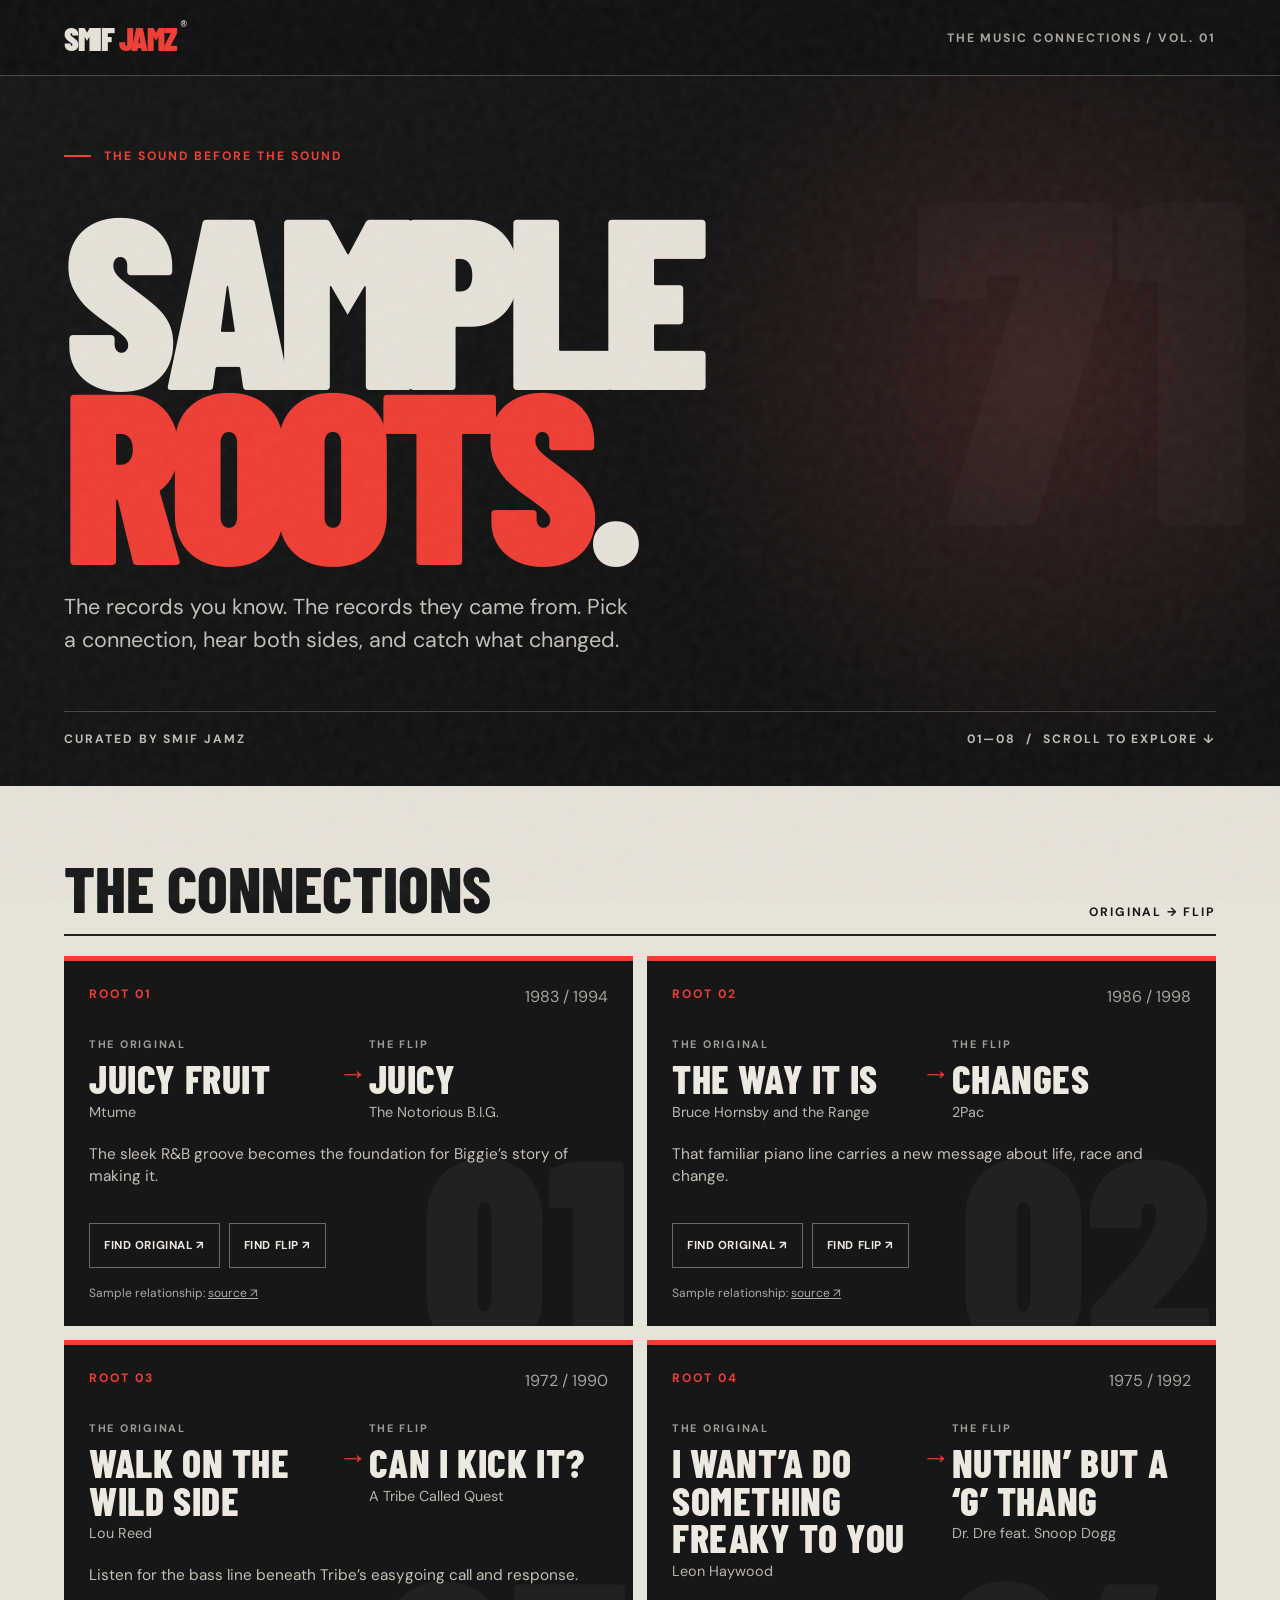
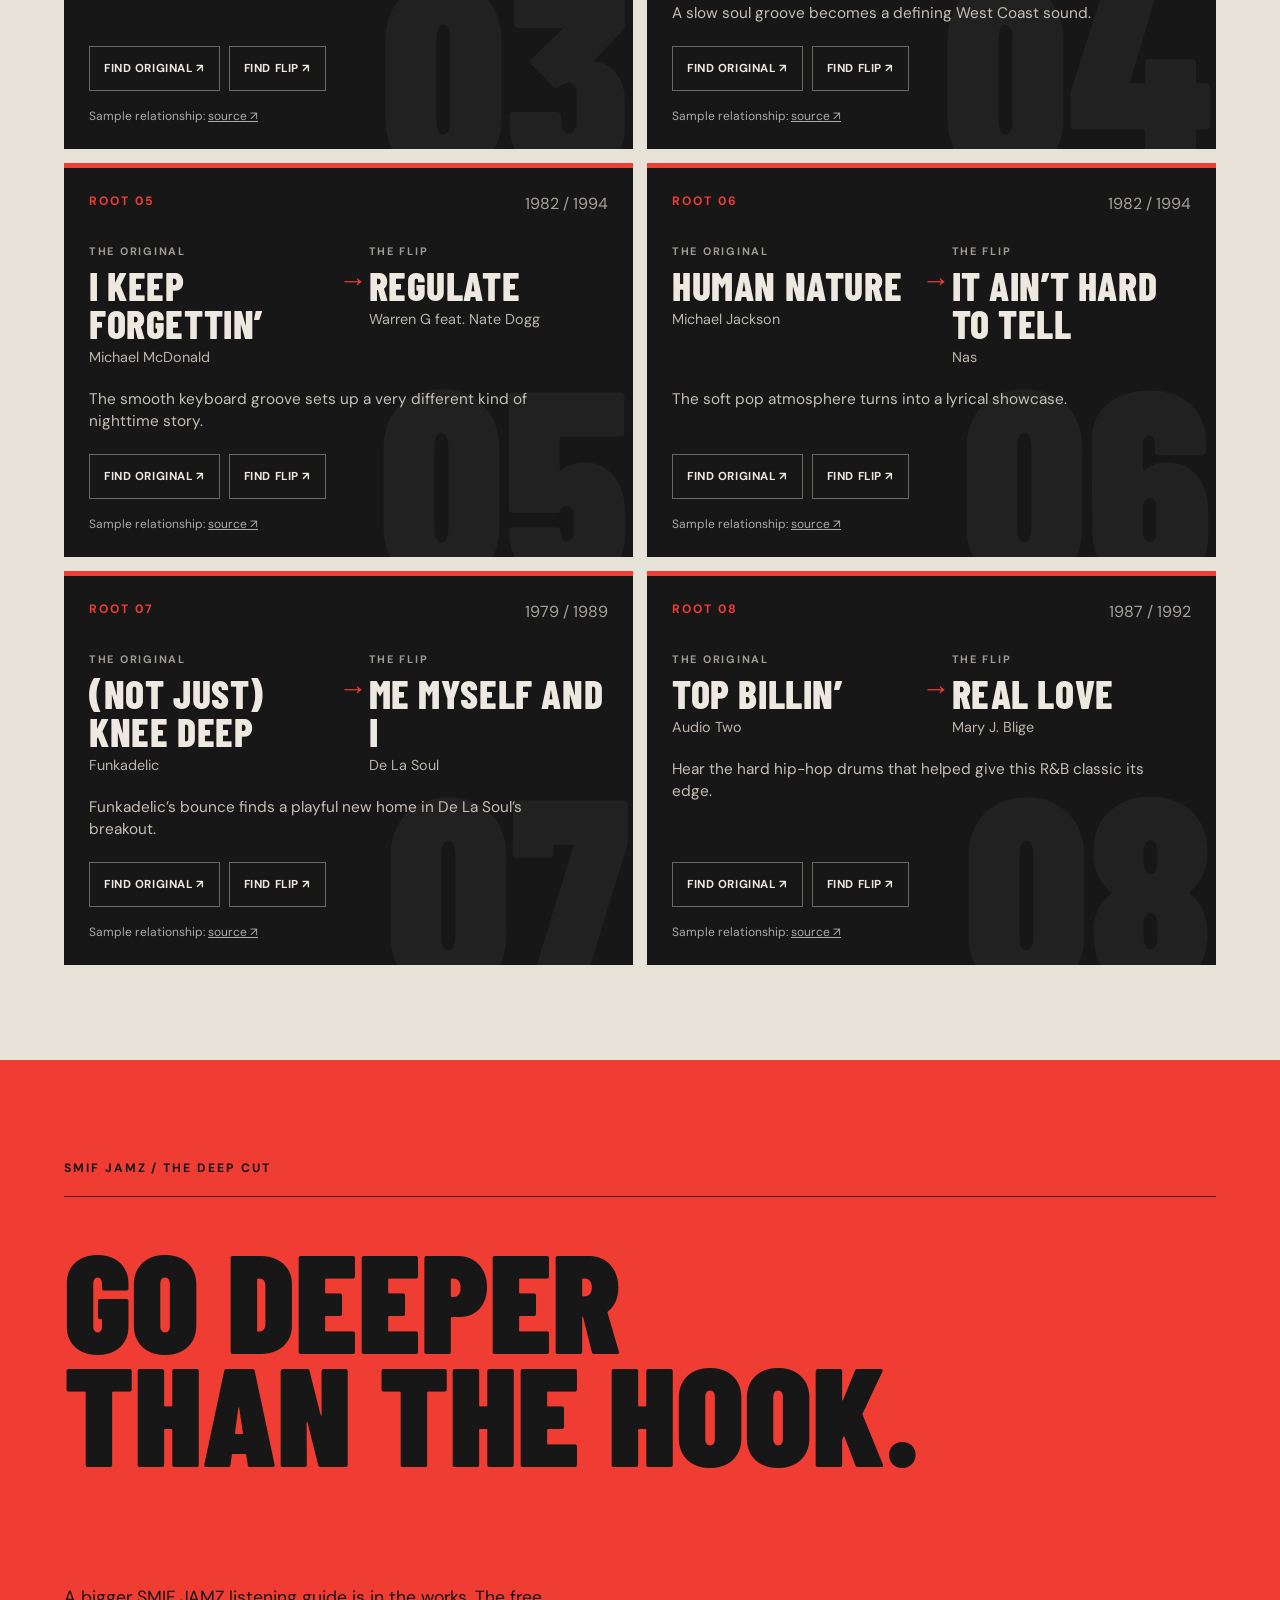
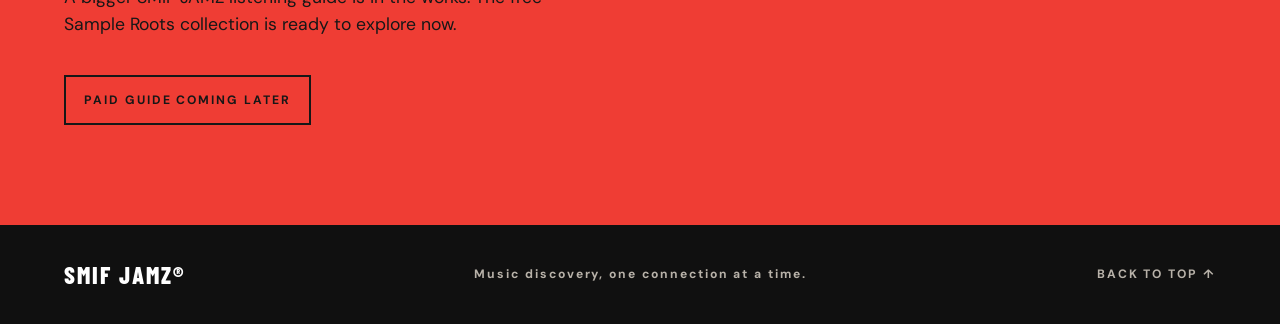
==== index.html @ 45e56989 "Add SMIF JAMZ Sample Roots site" ====
<!doctype html>
<html lang="en"><head><meta charset="utf-8"><meta name="viewport" content="width=device-width,initial-scale=1"><meta name="theme-color" content="#111111"><meta name="description" content="Sample Roots by SMIF JAMZ: follow the original songs into the hip-hop and R&B records they inspired."><title>Sample Roots — SMIF JAMZ</title><link rel="stylesheet" href="style.css"></head>
<body><header class="top"><a class="brand" href="#top" aria-label="SMIF JAMZ home">SMIF<span> JAMZ</span><i>®</i></a><span class="issue">THE MUSIC CONNECTIONS / VOL. 01</span></header><main id="top"><section class="intro"><div class="eyebrow"><span class="red-line"></span> THE SOUND BEFORE THE SOUND</div><h1>SAMPLE<br><em>ROOTS<span>.</span></em></h1><p>The records you know. The records they came from. Pick a connection, hear both sides, and catch what changed.</p><div class="intro-bottom"><span>CURATED BY SMIF JAMZ</span><span>01—08&nbsp; / &nbsp;SCROLL TO EXPLORE ↓</span></div></section><section class="collection" aria-labelledby="collection-title"><div class="section-heading"><h2 id="collection-title">THE CONNECTIONS</h2><span>ORIGINAL → FLIP</span></div><div id="cards" class="cards"></div></section><section class="guide" id="guide"><div class="guide-mark">SMIF JAMZ / THE DEEP CUT</div><h2>Go deeper<br>than the hook.</h2><p>A bigger SMIF JAMZ listening guide is in the works. The free Sample Roots collection is ready to explore now.</p><span class="guide-status">PAID GUIDE COMING LATER</span></section></main><footer><b>SMIF JAMZ®</b><span>Music discovery, one connection at a time.</span><a href="#top">BACK TO TOP ↑</a></footer><script src="script.js"></script></body></html>
---- style.css ----
@import url('https://fonts.googleapis.com/css2?family=Barlow+Condensed:wght@600;700;800;900&family=DM+Sans:wght@400;500;600;700&display=swap');
:root{color-scheme:dark;--red:#ef3d34;--ink:#101010;--paper:#e7e2d8;--muted:#a9a59d}*{box-sizing:border-box}html{scroll-behavior:smooth}body{margin:0;background:var(--ink);color:var(--paper);font-family:'DM Sans',Arial,sans-serif}body:before{content:"";position:fixed;inset:0;z-index:5;pointer-events:none;opacity:.11;background-image:url("data:image/svg+xml,%3Csvg viewBox='0 0 160 160' xmlns='http://www.w3.org/2000/svg'%3E%3Cfilter id='n'%3E%3CfeTurbulence type='fractalNoise' baseFrequency='.55' numOctaves='3' stitchTiles='stitch'/%3E%3C/filter%3E%3Crect width='100%25' height='100%25' filter='url(%23n)' opacity='.5'/%3E%3C/svg%3E")}a{color:inherit}button{font:inherit}.top{height:76px;border-bottom:1px solid #484541;display:flex;align-items:center;justify-content:space-between;padding:0 max(5vw,20px)}.brand{text-decoration:none;font:900 2rem 'Barlow Condensed',Impact,sans-serif;letter-spacing:-.04em}.brand span{color:var(--red)}.brand i{font:600 .55rem Arial;vertical-align:top;margin-left:4px}.issue,.eyebrow,.intro-bottom,.section-heading>span,.index,.label,.listen,.guide-mark,.guide-status,footer{font-size:.76rem;font-weight:700;letter-spacing:.16em}.issue{color:#a9a59d}.intro{padding:8vh max(5vw,20px) 20px;min-height:560px;position:relative;overflow:hidden;background:radial-gradient(circle at 81% 42%,#37201e 0,transparent 35%),linear-gradient(130deg,#161616,#111 62%)}.intro:after{content:'71';position:absolute;right:2%;top:5%;font:900 clamp(15rem,36vw,40rem) 'Barlow Condensed',Impact,sans-serif;color:rgba(255,255,255,.025);line-height:1;pointer-events:none}.eyebrow{color:var(--red);display:flex;align-items:center;gap:13px}.red-line{width:27px;height:2px;background:var(--red)}h1,h2,h3,p{margin-top:0}h1{font:900 clamp(6.7rem,19vw,19rem)/.72 'Barlow Condensed',Impact,sans-serif;letter-spacing:-.055em;margin:42px 0 35px}h1 em{font-style:normal;color:var(--red)}h1 em span{color:var(--paper)}.intro p{max-width:570px;color:#c4c0b9;font-size:clamp(1.04rem,1.8vw,1.35rem);line-height:1.5}.intro-bottom{display:flex;justify-content:space-between;gap:20px;border-top:1px solid #484541;padding:19px 0;color:#c0bcb3;margin-top:55px}.collection{padding:70px max(5vw,20px) 95px;background:#e8e3d9;color:#181818}.section-heading{display:flex;align-items:end;justify-content:space-between;border-bottom:2px solid #24211e;padding-bottom:14px;margin-bottom:20px;gap:20px}.section-heading h2{margin:0;font:800 clamp(2.2rem,5vw,4rem)/1 'Barlow Condensed',Impact,sans-serif}.cards{display:grid;grid-template-columns:repeat(2,minmax(0,1fr));gap:14px}.card{background:#171717;color:#eee9e0;padding:25px;position:relative;min-height:370px;display:flex;flex-direction:column;overflow:hidden;border-top:5px solid var(--red);transition:transform .2s}.card:hover{transform:translateY(-3px)}.card:after{content:attr(data-number);position:absolute;right:4px;bottom:-80px;color:#ffffff0b;font:900 17rem 'Barlow Condensed',Impact,sans-serif;pointer-events:none}.card>*{position:relative;z-index:1}.card-head{display:flex;justify-content:space-between;color:#a7a39d}.index{color:var(--red)}.pair{margin:30px 0 12px;display:grid;grid-template-columns:1fr 20px 1fr;gap:10px;align-items:start}.pair .arrow{color:var(--red);font:800 1.8rem 'Barlow Condensed';padding-top:17px}.label{color:#9f9b96;font-size:.68rem}.song{font:800 clamp(1.65rem,3.1vw,2.7rem)/.95 'Barlow Condensed',Impact,sans-serif;text-transform:uppercase;letter-spacing:.015em;margin:9px 0 5px}.artist{color:#bbb5ac;font-size:.9rem}.note{margin:10px 0 22px;color:#c5bfb5;font-size:.96rem;line-height:1.45;max-width:490px}.actions{margin-top:auto;display:flex;gap:9px;flex-wrap:wrap}.listen{display:inline-flex;align-items:center;justify-content:center;text-decoration:none;border:1px solid #6b6761;padding:12px 14px;min-height:45px;letter-spacing:.05em;font-size:.72rem}.listen:hover,.listen:focus-visible{background:var(--red);border-color:var(--red);color:#111}.source{font-size:.75rem;color:#aaa;margin-top:17px}.source a:hover{color:white}.guide{padding:100px max(5vw,20px);background:var(--red);color:#171717}.guide-mark{border-bottom:1px solid #601b17;padding-bottom:20px;margin-bottom:45px}.guide h2{font:900 clamp(4.5rem,11vw,10rem)/.8 'Barlow Condensed',Impact,sans-serif;text-transform:uppercase;max-width:1000px}.guide p{font-size:1.1rem;line-height:1.5;max-width:530px}.guide-status{display:inline-block;margin-top:20px;padding:15px 18px;border:2px solid #171717}footer{display:flex;align-items:center;justify-content:space-between;gap:20px;padding:35px max(5vw,20px);color:#b8b2a9}footer b{color:white;font:800 1.5rem 'Barlow Condensed',Impact}footer a{text-decoration:none}a:focus-visible{outline:3px solid var(--red);outline-offset:3px}@media(max-width:760px){.top{height:62px}.issue{font-size:.6rem;text-align:right;max-width:120px}.intro{min-height:auto;padding-top:75px}.intro-bottom{font-size:.62rem}.cards{grid-template-columns:1fr}.card{min-height:335px}.pair{gap:5px}.song{font-size:clamp(1.6rem,7vw,2.5rem)}.collection{padding-top:55px}.section-heading>span{font-size:.62rem}footer{flex-wrap:wrap;font-size:.68rem}}@media(max-width:390px){h1{font-size:6rem}.pair{grid-template-columns:1fr 15px 1fr}.card{padding:18px}.artist{font-size:.77rem}.listen{flex:1}}
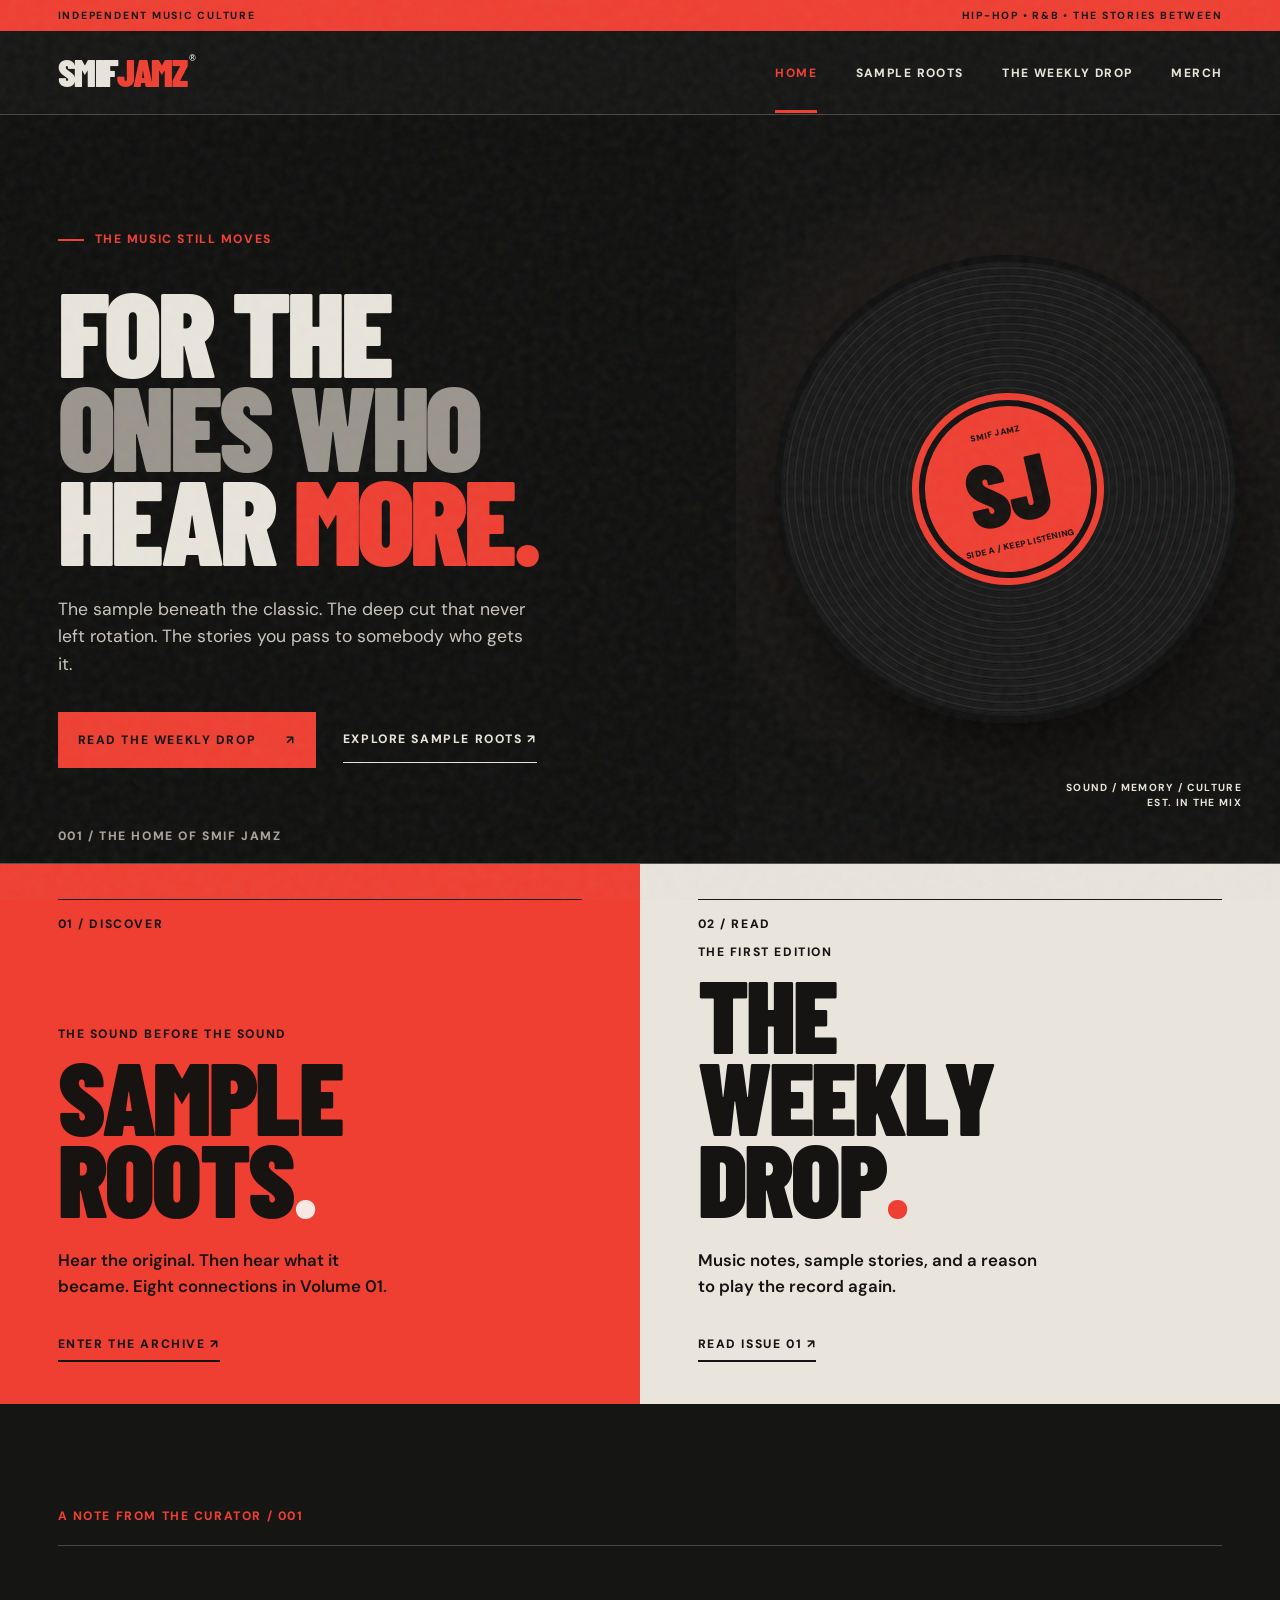
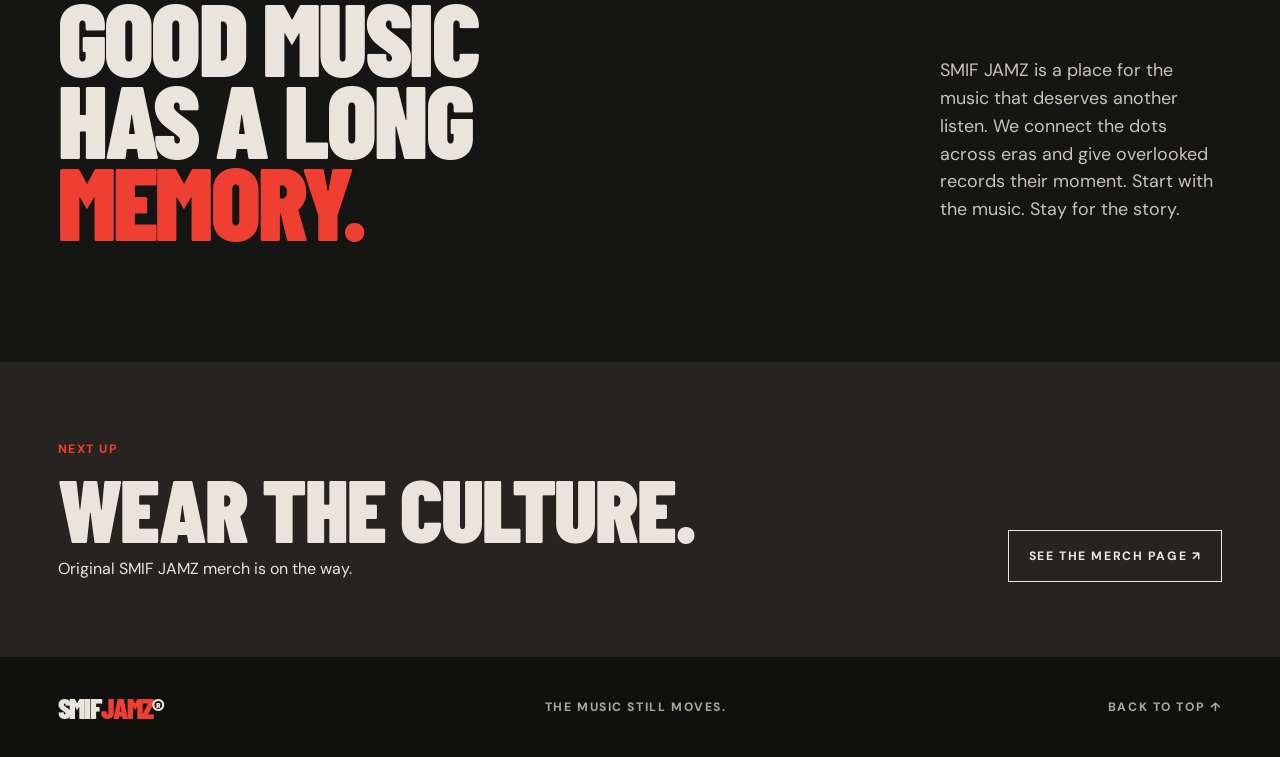
==== commit d065330c: "Build SMIF JAMZ editorial home" ====
--- a/index.html
+++ b/index.html
@@ -1,3 +1 @@
-<!doctype html>
-<html lang="en"><head><meta charset="utf-8"><meta name="viewport" content="width=device-width,initial-scale=1"><meta name="theme-color" content="#111111"><meta name="description" content="Sample Roots by SMIF JAMZ: follow the original songs into the hip-hop and R&B records they inspired."><title>Sample Roots — SMIF JAMZ</title><link rel="stylesheet" href="style.css"></head>
-<body><header class="top"><a class="brand" href="#top" aria-label="SMIF JAMZ home">SMIF<span> JAMZ</span><i>®</i></a><span class="issue">THE MUSIC CONNECTIONS / VOL. 01</span></header><main id="top"><section class="intro"><div class="eyebrow"><span class="red-line"></span> THE SOUND BEFORE THE SOUND</div><h1>SAMPLE<br><em>ROOTS<span>.</span></em></h1><p>The records you know. The records they came from. Pick a connection, hear both sides, and catch what changed.</p><div class="intro-bottom"><span>CURATED BY SMIF JAMZ</span><span>01—08&nbsp; / &nbsp;SCROLL TO EXPLORE ↓</span></div></section><section class="collection" aria-labelledby="collection-title"><div class="section-heading"><h2 id="collection-title">THE CONNECTIONS</h2><span>ORIGINAL → FLIP</span></div><div id="cards" class="cards"></div></section><section class="guide" id="guide"><div class="guide-mark">SMIF JAMZ / THE DEEP CUT</div><h2>Go deeper<br>than the hook.</h2><p>A bigger SMIF JAMZ listening guide is in the works. The free Sample Roots collection is ready to explore now.</p><span class="guide-status">PAID GUIDE COMING LATER</span></section></main><footer><b>SMIF JAMZ®</b><span>Music discovery, one connection at a time.</span><a href="#top">BACK TO TOP ↑</a></footer><script src="script.js"></script></body></html>
+<!doctype html><html lang="en"><head><meta charset="utf-8"><meta name="viewport" content="width=device-width,initial-scale=1"><meta name="theme-color" content="#10100f"><meta name="description" content="SMIF JAMZ — music stories, sample connections and overlooked cuts from the eras that shaped us."><title>SMIF JAMZ — The music still moves</title><link rel="stylesheet" href="style.css"></head><body><div class="mast-strip"><span>INDEPENDENT MUSIC CULTURE</span><span>HIP-HOP • R&B • THE STORIES BETWEEN</span></div><header class="site-header"><a class="logo" href="index.html" aria-label="SMIF JAMZ home">SMIF<span>JAMZ</span><small>®</small></a><nav aria-label="Main navigation"><a class="active" href="index.html">HOME</a><a href="sample-roots.html">SAMPLE ROOTS</a><a href="issue-01.html">THE WEEKLY DROP</a><a href="merch.html">MERCH</a></nav></header><main><section class="home-hero"><div class="home-lead"><p class="kicker"><b class="dot"></b> THE MUSIC STILL MOVES</p><h1>FOR THE<br><i>ONES WHO</i><br>HEAR <span>MORE.</span></h1><p class="lead-copy">The sample beneath the classic. The deep cut that never left rotation. The stories you pass to somebody who gets it.</p><div class="hero-actions"><a class="button-red" href="issue-01.html">READ THE WEEKLY DROP <span>↗</span></a><a class="text-link" href="sample-roots.html">EXPLORE SAMPLE ROOTS ↗</a></div></div><div class="hero-art" aria-hidden="true"><div class="record"><div class="record-label"><span>SMIF JAMZ</span><b>SJ</b><span>SIDE A / KEEP LISTENING</span></div></div><div class="art-caption">SOUND / MEMORY / CULTURE<br>EST. IN THE MIX</div></div><div class="hero-index">001 / THE HOME OF SMIF JAMZ</div></section><section class="feature-grid" aria-label="Explore SMIF JAMZ"><a class="feature sample-feature" href="sample-roots.html"><span class="feature-num">01 / DISCOVER</span><div><span class="feature-top">THE SOUND BEFORE THE SOUND</span><h2>SAMPLE<br>ROOTS<span>.</span></h2><p>Hear the original. Then hear what it became. Eight connections in Volume 01.</p><span class="feature-cta">ENTER THE ARCHIVE ↗</span></div></a><a class="feature drop-feature" href="issue-01.html"><span class="feature-num">02 / READ</span><div><span class="feature-top">THE FIRST EDITION</span><h2>THE<br>WEEKLY<br>DROP<span>.</span></h2><p>Music notes, sample stories, and a reason to play the record again.</p><span class="feature-cta">READ ISSUE 01 ↗</span></div></a></section><section class="manifesto"><span class="section-label">A NOTE FROM THE CURATOR / 001</span><div><h2>GOOD MUSIC<br>HAS A LONG<br><em>MEMORY.</em></h2><p>SMIF JAMZ is a place for the music that deserves another listen. We connect the dots across eras and give overlooked records their moment. Start with the music. Stay for the story.</p></div></section><section class="bottom-band"><div><span class="section-label">NEXT UP</span><h2>WEAR THE CULTURE.</h2><p>Original SMIF JAMZ merch is on the way.</p></div><a class="outline-button" href="merch.html">SEE THE MERCH PAGE ↗</a></section></main><footer class="footer"><b>SMIF<span>JAMZ</span>®</b><span>THE MUSIC STILL MOVES.</span><a href="index.html">BACK TO TOP ↑</a></footer></body></html>
--- a/style.css
+++ b/style.css
@@ -1,2 +1,2 @@
 @import url('https://fonts.googleapis.com/css2?family=Barlow+Condensed:wght@600;700;800;900&family=DM+Sans:wght@400;500;600;700&display=swap');
-:root{color-scheme:dark;--red:#ef3d34;--ink:#101010;--paper:#e7e2d8;--muted:#a9a59d}*{box-sizing:border-box}html{scroll-behavior:smooth}body{margin:0;background:var(--ink);color:var(--paper);font-family:'DM Sans',Arial,sans-serif}body:before{content:"";position:fixed;inset:0;z-index:5;pointer-events:none;opacity:.11;background-image:url("data:image/svg+xml,%3Csvg viewBox='0 0 160 160' xmlns='http://www.w3.org/2000/svg'%3E%3Cfilter id='n'%3E%3CfeTurbulence type='fractalNoise' baseFrequency='.55' numOctaves='3' stitchTiles='stitch'/%3E%3C/filter%3E%3Crect width='100%25' height='100%25' filter='url(%23n)' opacity='.5'/%3E%3C/svg%3E")}a{color:inherit}button{font:inherit}.top{height:76px;border-bottom:1px solid #484541;display:flex;align-items:center;justify-content:space-between;padding:0 max(5vw,20px)}.brand{text-decoration:none;font:900 2rem 'Barlow Condensed',Impact,sans-serif;letter-spacing:-.04em}.brand span{color:var(--red)}.brand i{font:600 .55rem Arial;vertical-align:top;margin-left:4px}.issue,.eyebrow,.intro-bottom,.section-heading>span,.index,.label,.listen,.guide-mark,.guide-status,footer{font-size:.76rem;font-weight:700;letter-spacing:.16em}.issue{color:#a9a59d}.intro{padding:8vh max(5vw,20px) 20px;min-height:560px;position:relative;overflow:hidden;background:radial-gradient(circle at 81% 42%,#37201e 0,transparent 35%),linear-gradient(130deg,#161616,#111 62%)}.intro:after{content:'71';position:absolute;right:2%;top:5%;font:900 clamp(15rem,36vw,40rem) 'Barlow Condensed',Impact,sans-serif;color:rgba(255,255,255,.025);line-height:1;pointer-events:none}.eyebrow{color:var(--red);display:flex;align-items:center;gap:13px}.red-line{width:27px;height:2px;background:var(--red)}h1,h2,h3,p{margin-top:0}h1{font:900 clamp(6.7rem,19vw,19rem)/.72 'Barlow Condensed',Impact,sans-serif;letter-spacing:-.055em;margin:42px 0 35px}h1 em{font-style:normal;color:var(--red)}h1 em span{color:var(--paper)}.intro p{max-width:570px;color:#c4c0b9;font-size:clamp(1.04rem,1.8vw,1.35rem);line-height:1.5}.intro-bottom{display:flex;justify-content:space-between;gap:20px;border-top:1px solid #484541;padding:19px 0;color:#c0bcb3;margin-top:55px}.collection{padding:70px max(5vw,20px) 95px;background:#e8e3d9;color:#181818}.section-heading{display:flex;align-items:end;justify-content:space-between;border-bottom:2px solid #24211e;padding-bottom:14px;margin-bottom:20px;gap:20px}.section-heading h2{margin:0;font:800 clamp(2.2rem,5vw,4rem)/1 'Barlow Condensed',Impact,sans-serif}.cards{display:grid;grid-template-columns:repeat(2,minmax(0,1fr));gap:14px}.card{background:#171717;color:#eee9e0;padding:25px;position:relative;min-height:370px;display:flex;flex-direction:column;overflow:hidden;border-top:5px solid var(--red);transition:transform .2s}.card:hover{transform:translateY(-3px)}.card:after{content:attr(data-number);position:absolute;right:4px;bottom:-80px;color:#ffffff0b;font:900 17rem 'Barlow Condensed',Impact,sans-serif;pointer-events:none}.card>*{position:relative;z-index:1}.card-head{display:flex;justify-content:space-between;color:#a7a39d}.index{color:var(--red)}.pair{margin:30px 0 12px;display:grid;grid-template-columns:1fr 20px 1fr;gap:10px;align-items:start}.pair .arrow{color:var(--red);font:800 1.8rem 'Barlow Condensed';padding-top:17px}.label{color:#9f9b96;font-size:.68rem}.song{font:800 clamp(1.65rem,3.1vw,2.7rem)/.95 'Barlow Condensed',Impact,sans-serif;text-transform:uppercase;letter-spacing:.015em;margin:9px 0 5px}.artist{color:#bbb5ac;font-size:.9rem}.note{margin:10px 0 22px;color:#c5bfb5;font-size:.96rem;line-height:1.45;max-width:490px}.actions{margin-top:auto;display:flex;gap:9px;flex-wrap:wrap}.listen{display:inline-flex;align-items:center;justify-content:center;text-decoration:none;border:1px solid #6b6761;padding:12px 14px;min-height:45px;letter-spacing:.05em;font-size:.72rem}.listen:hover,.listen:focus-visible{background:var(--red);border-color:var(--red);color:#111}.source{font-size:.75rem;color:#aaa;margin-top:17px}.source a:hover{color:white}.guide{padding:100px max(5vw,20px);background:var(--red);color:#171717}.guide-mark{border-bottom:1px solid #601b17;padding-bottom:20px;margin-bottom:45px}.guide h2{font:900 clamp(4.5rem,11vw,10rem)/.8 'Barlow Condensed',Impact,sans-serif;text-transform:uppercase;max-width:1000px}.guide p{font-size:1.1rem;line-height:1.5;max-width:530px}.guide-status{display:inline-block;margin-top:20px;padding:15px 18px;border:2px solid #171717}footer{display:flex;align-items:center;justify-content:space-between;gap:20px;padding:35px max(5vw,20px);color:#b8b2a9}footer b{color:white;font:800 1.5rem 'Barlow Condensed',Impact}footer a{text-decoration:none}a:focus-visible{outline:3px solid var(--red);outline-offset:3px}@media(max-width:760px){.top{height:62px}.issue{font-size:.6rem;text-align:right;max-width:120px}.intro{min-height:auto;padding-top:75px}.intro-bottom{font-size:.62rem}.cards{grid-template-columns:1fr}.card{min-height:335px}.pair{gap:5px}.song{font-size:clamp(1.6rem,7vw,2.5rem)}.collection{padding-top:55px}.section-heading>span{font-size:.62rem}footer{flex-wrap:wrap;font-size:.68rem}}@media(max-width:390px){h1{font-size:6rem}.pair{grid-template-columns:1fr 15px 1fr}.card{padding:18px}.artist{font-size:.77rem}.listen{flex:1}}
+:root{color-scheme:dark;--ink:#10100f;--paper:#e9e5dc;--red:#ef3f32;--muted:#aaa59c}*{box-sizing:border-box}html{scroll-behavior:smooth}body{margin:0;background:var(--ink);color:var(--paper);font-family:'DM Sans',Arial,sans-serif}body:before{content:"";position:fixed;inset:0;z-index:9;pointer-events:none;opacity:.12;background-image:url("data:image/svg+xml,%3Csvg viewBox='0 0 160 160' xmlns='http://www.w3.org/2000/svg'%3E%3Cfilter id='n'%3E%3CfeTurbulence type='fractalNoise' baseFrequency='.6' numOctaves='3' stitchTiles='stitch'/%3E%3C/filter%3E%3Crect width='100%25' height='100%25' filter='url(%23n)' opacity='.5'/%3E%3C/svg%3E")}a{color:inherit}a:focus-visible{outline:3px solid var(--red);outline-offset:4px}p{line-height:1.55}h1,h2,h3,p{margin-top:0}.mast-strip{display:flex;justify-content:space-between;gap:15px;padding:9px max(4.5vw,20px);background:var(--red);color:#171412;font-size:.65rem;letter-spacing:.17em;font-weight:800}.site-header{display:flex;align-items:center;justify-content:space-between;gap:25px;padding:0 max(4.5vw,20px);min-height:84px;border-bottom:1px solid #4a4743;background:#151514}.logo{white-space:nowrap;text-decoration:none;font:900 2.4rem 'Barlow Condensed',Impact,sans-serif;letter-spacing:-.04em;line-height:1}.logo span,.footer b span{color:var(--red)}.logo small{font:700 .55rem Arial;vertical-align:top;margin-left:3px}.site-header nav{display:flex;align-items:center;justify-content:flex-end;gap:clamp(15px,3vw,45px);flex-wrap:wrap}.site-header nav a{text-decoration:none;font-size:.75rem;font-weight:800;letter-spacing:.12em;white-space:nowrap;padding:32px 0;position:relative}.site-header nav a:hover,.site-header nav a.active{color:var(--red)}.site-header nav a.active:after{content:"";position:absolute;left:0;right:0;bottom:0;height:3px;background:var(--red)}.kicker,.section-label,.feature-num,.feature-top,.feature-cta,.hero-index,.page-hero-bottom,.editorial-meta,.editorial-aside,.red-label,.editorial-links,.footer,.outline-button,.button-red,.text-link{font-size:.76rem;font-weight:800;letter-spacing:.13em}.kicker{color:var(--red);display:flex;align-items:center;gap:11px}.dot{display:inline-block;width:26px;height:2px;background:var(--red)}.home-hero{display:grid;grid-template-columns:1.15fr .85fr;min-height:690px;position:relative;overflow:hidden;border-bottom:1px solid #55504a}.home-lead{padding:clamp(65px,9vw,135px) 30px 95px max(4.5vw,20px);z-index:1}.home-lead h1,.page-hero h1,.editorial-head h1,.merch-copy h1{font:900 clamp(5.3rem,9.3vw,10.6rem)/.79 'Barlow Condensed',Impact,sans-serif;letter-spacing:-.035em;margin:35px 0 30px}.home-lead h1 i{font-style:normal;color:#9a958d}.home-lead h1 span,.page-hero h1 em,.editorial-head h1 em,.merch-copy h1 em{font-style:normal;color:var(--red)}.lead-copy{font-size:1.1rem;max-width:480px;color:#cbc6be}.hero-actions{display:flex;align-items:center;gap:27px;flex-wrap:wrap;margin-top:34px}.button-red{display:inline-flex;align-items:center;justify-content:space-between;gap:30px;background:var(--red);color:#141212;text-decoration:none;padding:18px 20px;min-height:56px}.button-red:hover{background:#ff6657}.text-link{text-decoration:none;border-bottom:1px solid var(--paper);padding:15px 0}.text-link:hover{color:var(--red);border-color:var(--red)}.hero-art{min-height:530px;position:relative;display:grid;place-items:center;background:radial-gradient(circle at center,#493029 0,#221d1b 42%,#121211 72%);overflow:hidden}.record{width:min(86%,540px);aspect-ratio:1;border-radius:50%;display:grid;place-items:center;background:repeating-radial-gradient(circle at center,#181818 0,#181818 4px,#292929 5px,#111 7px,#202020 8px);box-shadow:0 35px 75px #000b,inset 0 0 0 7px #101010;transform:rotate(-13deg);animation:slowspin 32s linear infinite}.record-label{width:38%;aspect-ratio:1;border-radius:50%;background:var(--red);display:flex;flex-direction:column;align-items:center;justify-content:center;text-align:center;color:#15110f;gap:6px;border:6px solid #111;box-shadow:0 0 0 7px var(--red)}.record-label span{font-size:.53rem;letter-spacing:.04em;font-weight:900}.record-label b{font:900 clamp(2.8rem,7vw,6rem)/1 'Barlow Condensed'}.art-caption{position:absolute;right:7%;bottom:7%;text-align:right;font-size:.64rem;line-height:1.5;font-weight:700;letter-spacing:.13em}.hero-index{position:absolute;bottom:19px;left:max(4.5vw,20px);color:#aaa39b}@keyframes slowspin{to{transform:rotate(347deg)}}@media(prefers-reduced-motion:reduce){.record{animation:none}html{scroll-behavior:auto}}.feature-grid{display:grid;grid-template-columns:1fr 1fr;background:var(--paper)}.feature{min-height:540px;padding:35px max(4.5vw,30px) 42px;display:flex;flex-direction:column;justify-content:space-between;text-decoration:none;transition:background .2s}.sample-feature{background:var(--red);color:#171311}.drop-feature{background:#e9e5dc;color:#151413}.feature:hover{background:#c8beb0}.sample-feature:hover{background:#e05a4b}.feature-num{border-top:1px solid currentColor;padding-top:16px}.feature-top{display:block;margin-bottom:13px}.feature h2,.manifesto h2,.bottom-band h2,.next-section h2{font:900 clamp(4.3rem,8vw,9.5rem)/.8 'Barlow Condensed',Impact,sans-serif;letter-spacing:-.025em;margin:0 0 28px}.feature h2 span{color:#f5e9e1}.drop-feature h2 span{color:var(--red)}.feature p{max-width:350px;font-size:1.05rem;font-weight:600}.feature-cta{display:inline-block;border-bottom:2px solid currentColor;padding-bottom:8px;margin-top:20px}.manifesto{padding:100px max(4.5vw,20px) 120px;background:#151514}.manifesto>div{display:grid;grid-template-columns:1.5fr .5fr;align-items:end;gap:35px;border-top:1px solid #4a4743;padding-top:50px;margin-top:20px}.manifesto h2{margin:0}.manifesto h2 em{font-style:normal;color:var(--red)}.manifesto p{font-size:1.12rem;color:#c9c3b9}.section-label{color:var(--red)}.bottom-band{background:#272320;padding:75px max(4.5vw,20px);display:flex;justify-content:space-between;align-items:end;gap:40px}.bottom-band h2{font-size:clamp(3.8rem,7vw,7rem);margin:14px 0}.bottom-band p{margin:0}.outline-button{border:1px solid currentColor;text-decoration:none;padding:17px 20px;white-space:nowrap}.outline-button:hover{background:var(--red);color:#151515;border-color:var(--red)}.footer{min-height:100px;padding:32px max(4.5vw,20px);display:flex;justify-content:space-between;align-items:center;gap:20px;color:#aaa49b}.footer b{font:900 1.8rem 'Barlow Condensed',Impact,sans-serif;color:var(--paper);letter-spacing:-.04em}.footer a{text-decoration:none}.footer a:hover{color:var(--red)}.page-hero{padding:85px max(4.5vw,20px) 0;background:radial-gradient(circle at 82% 35%,#38201d 0,transparent 35%),#111}.page-hero h1{font-size:clamp(7rem,19vw,19rem);margin:45px 0 35px}.page-hero h1 em span{color:var(--paper)}.page-hero p{font-size:1.25rem;max-width:570px;color:#ccc6be}.page-hero-bottom{border-top:1px solid #55504a;display:flex;justify-content:space-between;gap:20px;padding:20px 0;margin-top:75px;color:#bdb6ac}.collection{padding:75px max(4.5vw,20px) 95px;background:#e9e5dc;color:#191817}.section-heading{display:flex;justify-content:space-between;align-items:end;gap:20px;padding-bottom:18px;border-bottom:2px solid #191817;margin-bottom:20px}.section-heading h2{font:900 clamp(2.8rem,5vw,5rem)/.9 'Barlow Condensed',Impact;margin:0}.section-heading>span{font-size:.76rem;font-weight:800;letter-spacing:.12em}.cards{display:grid;grid-template-columns:repeat(2,minmax(0,1fr));gap:15px}.card{min-height:370px;display:flex;flex-direction:column;background:#171716;color:var(--paper);padding:27px;position:relative;overflow:hidden;border-top:5px solid var(--red)}.card:after{content:attr(data-number);position:absolute;right:0;bottom:-75px;font:900 16rem 'Barlow Condensed';color:#ffffff0b;pointer-events:none}.card>*{position:relative;z-index:1}.card-head{display:flex;justify-content:space-between;gap:10px;color:#aaa49d;font-size:.75rem;font-weight:700}.index{color:var(--red);letter-spacing:.12em}.pair{display:grid;grid-template-columns:1fr 20px 1fr;gap:10px;margin:28px 0 12px}.pair .arrow{font:900 1.9rem 'Barlow Condensed';color:var(--red);padding-top:18px}.label{font-size:.7rem;font-weight:800;letter-spacing:.13em;color:#aaa49d}.song{font:800 clamp(1.7rem,3vw,2.9rem)/.94 'Barlow Condensed',Impact;margin:8px 0;text-transform:uppercase}.artist{color:#c4beb6;font-size:.88rem}.note{font-size:.95rem;color:#c4beb6;max-width:480px;margin:12px 0 20px}.actions{display:flex;gap:8px;flex-wrap:wrap;margin-top:auto}.listen{border:1px solid #777069;padding:12px 14px;min-height:45px;text-decoration:none;font-size:.73rem;font-weight:800;letter-spacing:.06em}.listen:hover{background:var(--red);color:#151515;border-color:var(--red)}.source{font-size:.75rem;color:#a39e96;margin-top:17px}.source a:hover{color:white}.next-section{padding:100px max(4.5vw,20px);background:var(--red);color:#171311}.next-section .section-label{color:#171311}.next-section h2{margin:25px 0 30px}.next-section .button-red{background:#181716;color:white}.next-section .button-red:hover{background:#35302d}.next-section p{font-size:1.15rem;max-width:550px}.editorial-head{padding:90px max(4.5vw,20px) 0;background:radial-gradient(circle at 85% 40%,#30211f,transparent 40%),#141413}.editorial-head h1{font-size:clamp(7rem,17vw,18rem);margin:40px 0 60px}.editorial-meta{display:flex;justify-content:space-between;gap:15px;border-top:1px solid #645e58;padding:19px 0;color:#a9a49d}.editorial-layout{display:grid;grid-template-columns:220px minmax(0,740px);justify-content:center;gap:90px;padding:100px max(4.5vw,20px) 125px;background:var(--paper);color:#171716}.editorial-aside{display:flex;flex-direction:column;gap:16px;align-self:start;position:sticky;top:30px}.editorial-aside b{border-top:2px solid #171716;padding-top:15px}.editorial-aside a{text-decoration:none}.editorial-aside a:hover{color:var(--red)}.editorial-aside span{color:#928b83;margin-top:35px}.editorial-body section{padding-bottom:75px;margin-bottom:70px;border-bottom:1px solid #aca79d}.editorial-body section:last-child{border:0;margin:0;padding:0}.red-label{color:#b52b24}.editorial-body h2{font:900 clamp(3.7rem,6.5vw,7rem)/.84 'Barlow Condensed',Impact;margin:24px 0 30px}.editorial-body p{font-size:1.12rem;line-height:1.65;color:#393532}.editorial-body p.large{font-size:1.4rem;font-weight:700;line-height:1.35;color:#171716}.editorial-body p a{text-decoration-thickness:1px;text-underline-offset:3px}.editorial-links{display:flex;gap:12px;flex-wrap:wrap;margin-top:27px}.editorial-links a{border:1px solid #171716;padding:15px 17px;text-decoration:none}.editorial-links a:hover{background:var(--red)}.merch-main{min-height:700px;display:grid;grid-template-columns:1fr 1fr}.merch-copy{padding:90px max(4.5vw,20px)}.merch-copy h1{font-size:clamp(5.7rem,10vw,11rem);margin:40px 0}.merch-copy p{font-size:1.2rem;max-width:450px;color:#c7c1b8;margin-bottom:35px}.merch-poster{margin:55px;background:var(--red);color:#151311;display:flex;flex-direction:column;justify-content:space-between;min-height:590px;padding:28px;transform:rotate(2deg);box-shadow:20px 25px 0 #2e2a27}.merch-poster span{font-weight:800;letter-spacing:.15em;font-size:.78rem}.merch-poster strong{font:900 clamp(4rem,8vw,9rem)/.83 'Barlow Condensed',Impact;letter-spacing:-.03em}@media(max-width:950px){.site-header{flex-wrap:wrap;padding-top:20px}.site-header nav{width:100%;justify-content:space-between;gap:15px}.site-header nav a{padding:18px 0}.home-hero{grid-template-columns:1fr}.home-lead{padding-bottom:70px}.hero-art{min-height:450px}.hero-index{bottom:460px}.manifesto>div{grid-template-columns:1fr}.editorial-layout{gap:35px;grid-template-columns:150px minmax(0,1fr)}.merch-main{grid-template-columns:1fr}.merch-poster{max-width:650px;width:calc(100% - 110px);margin:0 auto 90px}.cards{grid-template-columns:1fr}}@media(max-width:620px){.mast-strip{font-size:.53rem}.mast-strip span:last-child{display:none}.site-header{gap:9px}.site-header nav{justify-content:flex-start;gap:18px}.site-header nav a{font-size:.68rem}.home-lead{padding-top:60px}.home-lead h1{font-size:clamp(4.65rem,14vw,7rem)}.hero-art{min-height:340px}.record{width:min(75%,320px)}.hero-index{bottom:348px}.feature-grid{grid-template-columns:1fr}.feature{min-height:420px;padding:28px 20px 35px}.feature h2{font-size:clamp(5rem,16vw,8rem)}.manifesto{padding:70px 20px}.manifesto h2{font-size:clamp(4.5rem,13vw,7rem)}.bottom-band{display:block;padding:60px 20px}.bottom-band .outline-button{display:inline-block;margin-top:28px}.footer{flex-wrap:wrap;font-size:.67rem}.page-hero{padding-top:70px}.page-hero h1{font-size:clamp(6.5rem,22vw,10rem)}.page-hero-bottom{font-size:.65rem}.collection{padding-top:55px}.section-heading>span{font-size:.62rem}.card{padding:20px;min-height:340px}.pair{gap:4px;grid-template-columns:1fr 15px 1fr}.song{font-size:clamp(1.6rem,7vw,2.6rem)}.artist{font-size:.78rem}.listen{flex:1;text-align:center}.editorial-head{padding-top:70px}.editorial-head h1{font-size:clamp(6.4rem,20vw,10rem)}.editorial-meta{font-size:.6rem;flex-wrap:wrap}.editorial-layout{display:block;padding:65px 20px}.editorial-aside{position:static;border-bottom:1px solid #9d978c;padding-bottom:25px;margin-bottom:55px}.editorial-body h2{font-size:clamp(4rem,13vw,6rem)}.merch-copy{padding:70px 20px}.merch-copy h1{font-size:clamp(5.2rem,17vw,9rem)}.merch-poster{min-height:430px;margin:0 30px 90px;width:auto}.merch-poster strong{font-size:clamp(4rem,14vw,7rem)}}
